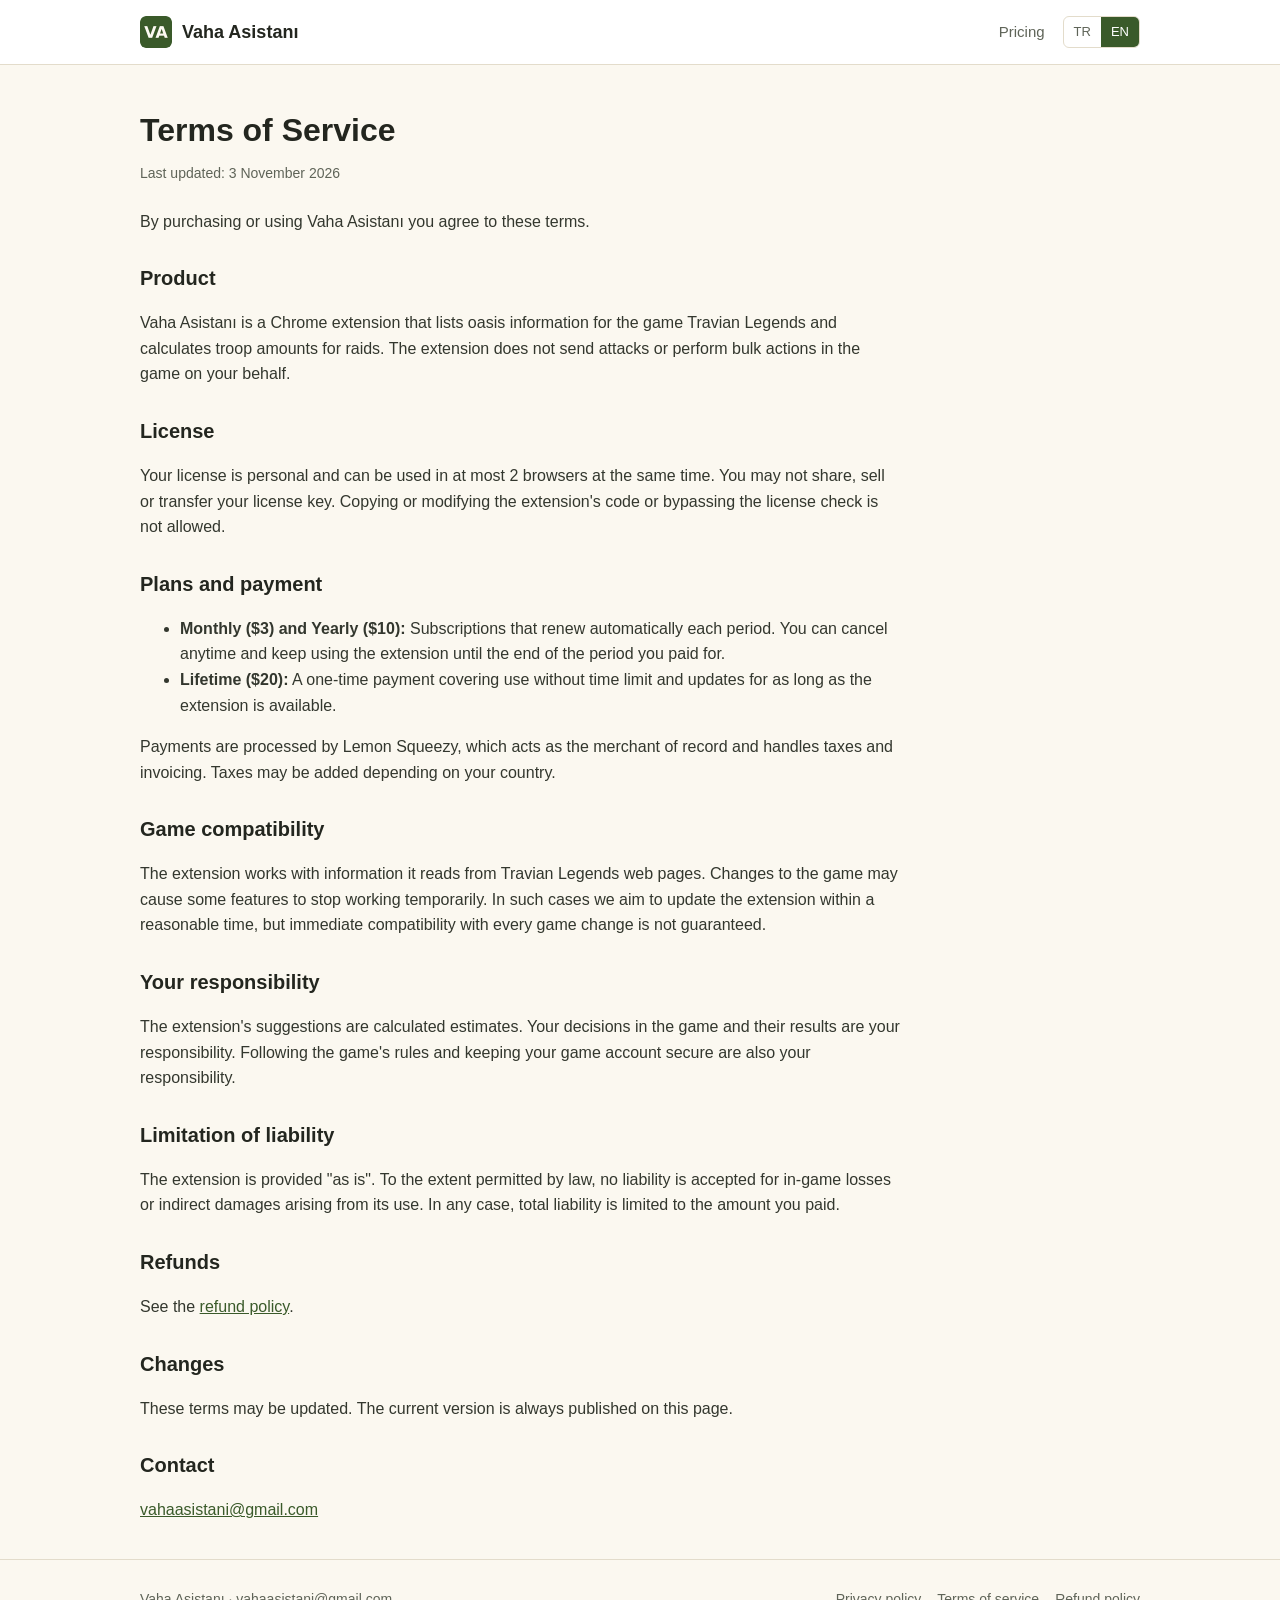
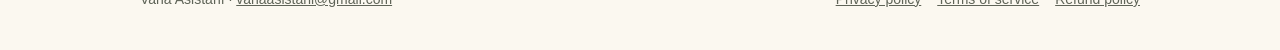
==== terms.html @ c53d08af "Vaha Asistanı tanıtım sitesi" ====
<!doctype html>
<html lang="tr" data-lang="tr">
<head>
  <meta charset="utf-8">
  <meta name="viewport" content="width=device-width, initial-scale=1">
  <title>Kullanım Koşulları</title>
  <meta name="title-tr" content="Kullanım Koşulları - Vaha Asistanı">
  <meta name="title-en" content="Terms of Service - Vaha Asistanı">
  <link rel="icon" href="favicon.png">
  <link rel="stylesheet" href="style.css">
  <script src="lang.js"></script>
</head>
<body>
  <header class="top">
    <div class="wrap">
      <a class="brand" href="index.html"><img src="img/icon.png" alt="">Vaha Asistanı</a>
      <nav class="links">
        <a class="hide-sm" href="index.html#fiyatlar"><span lang="tr">Fiyatlar</span><span lang="en">Pricing</span></a>
        <span class="lang-switch"><button type="button" data-set="tr">TR</button><button type="button" data-set="en">EN</button></span>
      </nav>
    </div>
  </header>
  <main>
    <div class="wrap">
      <article class="doc">
        <div lang="tr">
        <h1>Kullanım Koşulları</h1>
        <p class="updated" lang="tr">Son güncelleme: 3 Kasım 2026</p>
        <p>Vaha Asistanı'nı satın alarak ya da kullanarak bu koşulları kabul etmiş olursun.</p>
        <h2>Ürün</h2>
        <p>Vaha Asistanı, Travian Legends oyunu için vaha bilgilerini listeleyen ve yağma için asker sayısı hesaplayan bir Chrome uzantısıdır. Uzantı oyunda senin yerine saldırı göndermez ve toplu işlem yapmaz.</p>
        <h2>Lisans</h2>
        <p>Satın aldığın lisans kişiseldir ve aynı anda en fazla 2 tarayıcıda kullanılabilir. Lisans anahtarını başkalarıyla paylaşamaz, satamaz ya da devredemezsin. Uzantının kodunu kopyalamak, değiştirmek ya da lisans kontrolünü atlatmak yasaktır.</p>
        <h2>Planlar ve ödeme</h2>
        <ul>
          <li><strong>Aylık (3 $) ve Yıllık (10 $):</strong> Abonelik olarak her dönem otomatik yenilenir. İstediğin zaman iptal edebilirsin. İptal ettiğinde ödediğin dönemin sonuna kadar kullanmaya devam edersin.</li>
          <li><strong>Ömür boyu (20 $):</strong> Tek seferlik ödemedir. Uzantı yayında kaldığı sürece süresiz kullanım ve güncellemeleri kapsar.</li>
        </ul>
        <p>Ödemeler, satıcı sıfatıyla (merchant of record) vergi ve faturalandırmayı yürüten Lemon Squeezy üzerinden alınır. Fiyatlara ülkene göre vergi eklenebilir.</p>
        <h2>Oyunla uyumluluk</h2>
        <p>Uzantı, Travian Legends'ın web sayfalarından okuduğu bilgilerle çalışır. Oyunda yapılan değişiklikler bazı özelliklerin geçici olarak çalışmamasına yol açabilir. Bu durumlarda uzantıyı makul süre içinde güncellemeye çalışırız ancak her oyun değişikliğine anında uyum garanti edilmez.</p>
        <h2>Kullanıcının sorumluluğu</h2>
        <p>Uzantının önerileri hesaplamaya dayalı tahminlerdir. Oyundaki kararların ve bunların sonuçları senin sorumluluğundadır. Oyunun kurallarına uymak ve oyun hesabının güvenliği de senin sorumluluğundadır.</p>
        <h2>Sorumluluğun sınırlandırılması</h2>
        <p>Uzantı "olduğu gibi" sunulur. Yasaların izin verdiği ölçüde, uzantının kullanımından doğan oyun içi kayıplar ya da dolaylı zararlar için sorumluluk kabul edilmez. Her durumda toplam sorumluluk, ödediğin ücretle sınırlıdır.</p>
        <h2>İade</h2>
        <p>İade koşulları için <a href="refund.html">iade politikasına</a> bak.</p>
        <h2>Değişiklikler</h2>
        <p>Bu koşullar güncellenebilir. Güncel metin her zaman bu sayfada yayınlanır.</p>
        <h2>İletişim</h2>
        <p><a href="mailto:vahaasistani@gmail.com">vahaasistani@gmail.com</a></p>
        </div>
        <div lang="en">
        <h1>Terms of Service</h1>
        <p class="updated" lang="en">Last updated: 3 November 2026</p>
        <p>By purchasing or using Vaha Asistanı you agree to these terms.</p>
        <h2>Product</h2>
        <p>Vaha Asistanı is a Chrome extension that lists oasis information for the game Travian Legends and calculates troop amounts for raids. The extension does not send attacks or perform bulk actions in the game on your behalf.</p>
        <h2>License</h2>
        <p>Your license is personal and can be used in at most 2 browsers at the same time. You may not share, sell or transfer your license key. Copying or modifying the extension's code or bypassing the license check is not allowed.</p>
        <h2>Plans and payment</h2>
        <ul>
          <li><strong>Monthly ($3) and Yearly ($10):</strong> Subscriptions that renew automatically each period. You can cancel anytime and keep using the extension until the end of the period you paid for.</li>
          <li><strong>Lifetime ($20):</strong> A one-time payment covering use without time limit and updates for as long as the extension is available.</li>
        </ul>
        <p>Payments are processed by Lemon Squeezy, which acts as the merchant of record and handles taxes and invoicing. Taxes may be added depending on your country.</p>
        <h2>Game compatibility</h2>
        <p>The extension works with information it reads from Travian Legends web pages. Changes to the game may cause some features to stop working temporarily. In such cases we aim to update the extension within a reasonable time, but immediate compatibility with every game change is not guaranteed.</p>
        <h2>Your responsibility</h2>
        <p>The extension's suggestions are calculated estimates. Your decisions in the game and their results are your responsibility. Following the game's rules and keeping your game account secure are also your responsibility.</p>
        <h2>Limitation of liability</h2>
        <p>The extension is provided "as is". To the extent permitted by law, no liability is accepted for in-game losses or indirect damages arising from its use. In any case, total liability is limited to the amount you paid.</p>
        <h2>Refunds</h2>
        <p>See the <a href="refund.html">refund policy</a>.</p>
        <h2>Changes</h2>
        <p>These terms may be updated. The current version is always published on this page.</p>
        <h2>Contact</h2>
        <p><a href="mailto:vahaasistani@gmail.com">vahaasistani@gmail.com</a></p>
        </div>
      </article>
    </div>
  </main>
  <footer>
    <div class="wrap">
      <div>Vaha Asistanı · <a href="mailto:vahaasistani@gmail.com">vahaasistani@gmail.com</a></div>
      <nav>
        <a href="privacy.html"><span lang="tr">Gizlilik politikası</span><span lang="en">Privacy policy</span></a>
        <a href="terms.html"><span lang="tr">Kullanım koşulları</span><span lang="en">Terms of service</span></a>
        <a href="refund.html"><span lang="tr">İade politikası</span><span lang="en">Refund policy</span></a>
      </nav>
    </div>
  </footer>
</body>
</html>
---- style.css ----
:root {
  --bg: #fbf8f0;
  --surface: #ffffff;
  --ink: #23261f;
  --muted: #5f6458;
  --line: #e3dccb;
  --accent: #3a5a2a;
  --accent-ink: #ffffff;
  --soft: #eef2e6;
}

* { box-sizing: border-box; }

html { -webkit-text-size-adjust: 100%; }

body {
  margin: 0;
  background: var(--bg);
  color: var(--ink);
  font: 16px/1.6 -apple-system, BlinkMacSystemFont, "Segoe UI", Roboto, Arial, sans-serif;
}

a { color: var(--accent); }

html[data-lang="tr"] [lang="en"]:not(html),
html[data-lang="en"] [lang="tr"]:not(html) { display: none !important; }

.wrap { max-width: 1040px; margin: 0 auto; padding: 0 20px; }

header.top {
  border-bottom: 1px solid var(--line);
  background: var(--surface);
}

header.top .wrap {
  display: flex;
  align-items: center;
  justify-content: space-between;
  gap: 16px;
  min-height: 64px;
}

.brand {
  display: flex;
  align-items: center;
  gap: 10px;
  font-weight: 700;
  font-size: 18px;
  color: var(--ink);
  text-decoration: none;
}

.brand img { width: 32px; height: 32px; border-radius: 6px; }

nav.links { display: flex; align-items: center; gap: 18px; font-size: 15px; }
nav.links a { color: var(--muted); text-decoration: none; }
nav.links a:hover { color: var(--ink); }

.lang-switch { display: inline-flex; border: 1px solid var(--line); border-radius: 6px; overflow: hidden; }
.lang-switch button {
  border: 0;
  background: transparent;
  padding: 5px 10px;
  font: inherit;
  font-size: 13px;
  color: var(--muted);
  cursor: pointer;
}
html[data-lang="tr"] .lang-switch [data-set="tr"],
html[data-lang="en"] .lang-switch [data-set="en"] { background: var(--accent); color: var(--accent-ink); }

.hero { padding: 56px 0 28px; }
.hero h1 { font-size: 40px; line-height: 1.15; margin: 0 0 14px; letter-spacing: -0.5px; }
.hero p.lead { font-size: 19px; color: var(--muted); max-width: 680px; margin: 0 0 24px; }

.btn {
  display: inline-block;
  padding: 11px 20px;
  border-radius: 6px;
  background: var(--accent);
  color: var(--accent-ink);
  text-decoration: none;
  font-weight: 600;
}
.btn.secondary { background: transparent; color: var(--accent); border: 1px solid var(--accent); }
.btn[aria-disabled="true"] { opacity: .55; pointer-events: none; }
.actions { display: flex; gap: 12px; flex-wrap: wrap; }

.shot {
  margin: 36px 0 8px;
  border: 1px solid var(--line);
  border-radius: 8px;
  overflow: hidden;
  background: var(--surface);
}
.shot img { display: block; width: 100%; height: auto; }

section { padding: 44px 0; }
section h2 { font-size: 28px; margin: 0 0 18px; }

.features { display: grid; grid-template-columns: repeat(auto-fit, minmax(280px, 1fr)); gap: 16px; }
.feature { background: var(--surface); border: 1px solid var(--line); border-radius: 8px; padding: 18px 20px; }
.feature h3 { margin: 0 0 6px; font-size: 17px; }
.feature p { margin: 0; color: var(--muted); font-size: 15px; }

.note {
  background: var(--soft);
  border-left: 3px solid var(--accent);
  padding: 12px 16px;
  border-radius: 4px;
  margin-top: 20px;
  font-size: 15px;
}

.plans { display: grid; grid-template-columns: repeat(auto-fit, minmax(220px, 1fr)); gap: 16px; }
.plan {
  background: var(--surface);
  border: 1px solid var(--line);
  border-radius: 8px;
  padding: 22px;
  display: flex;
  flex-direction: column;
  gap: 8px;
}
.plan.featured { border-color: var(--accent); }
.plan h3 { margin: 0; font-size: 18px; }
.plan .price { font-size: 32px; font-weight: 700; }
.plan .price small { font-size: 15px; font-weight: 400; color: var(--muted); }
.plan p { margin: 0 0 8px; color: var(--muted); font-size: 15px; flex: 1; }

ol.steps { padding-left: 20px; margin: 0; }
ol.steps li { margin-bottom: 8px; }

.faq details { background: var(--surface); border: 1px solid var(--line); border-radius: 8px; padding: 12px 16px; margin-bottom: 10px; }
.faq summary { cursor: pointer; font-weight: 600; }
.faq details p { margin: 10px 0 0; color: var(--muted); }

footer {
  border-top: 1px solid var(--line);
  padding: 28px 0 40px;
  color: var(--muted);
  font-size: 14px;
}
footer .wrap { display: flex; flex-wrap: wrap; gap: 14px 28px; justify-content: space-between; }
footer nav { display: flex; flex-wrap: wrap; gap: 16px; }
footer a { color: var(--muted); }

.doc { padding: 40px 0 20px; max-width: 760px; }
.doc h1 { font-size: 32px; margin: 0 0 6px; }
.doc .updated { color: var(--muted); margin: 0 0 24px; font-size: 14px; }
.doc h2 { font-size: 20px; margin: 28px 0 8px; }
.doc p, .doc li { color: #33372e; }

@media (max-width: 640px) {
  .hero { padding-top: 36px; }
  .hero h1 { font-size: 30px; }
  .hero p.lead { font-size: 17px; }
  nav.links .hide-sm { display: none; }
}
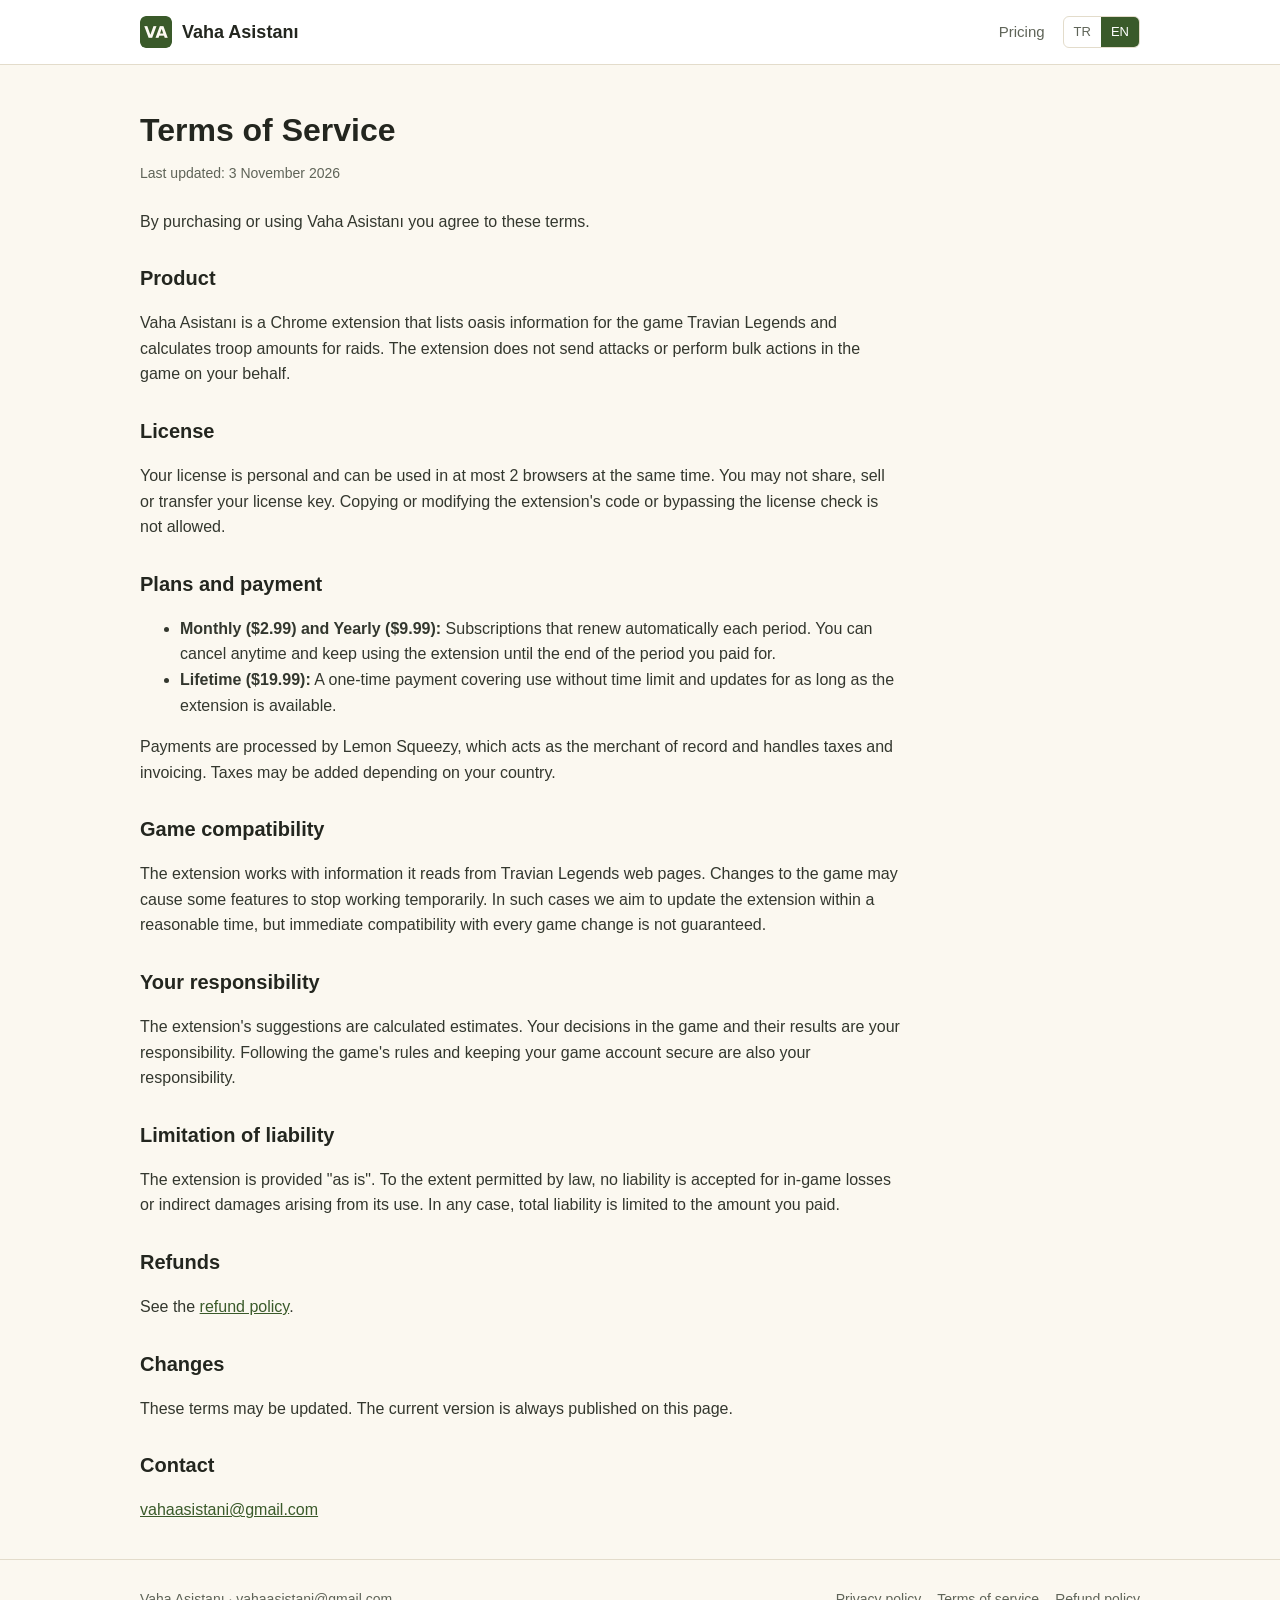
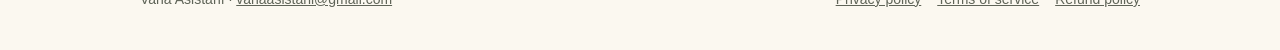
==== commit d28854c3: "Fiyatlar güncellendi" ====
--- a/terms.html
+++ b/terms.html
@@ -33,8 +33,8 @@
         <p>Satın aldığın lisans kişiseldir ve aynı anda en fazla 2 tarayıcıda kullanılabilir. Lisans anahtarını başkalarıyla paylaşamaz, satamaz ya da devredemezsin. Uzantının kodunu kopyalamak, değiştirmek ya da lisans kontrolünü atlatmak yasaktır.</p>
         <h2>Planlar ve ödeme</h2>
         <ul>
-          <li><strong>Aylık (3 $) ve Yıllık (10 $):</strong> Abonelik olarak her dönem otomatik yenilenir. İstediğin zaman iptal edebilirsin. İptal ettiğinde ödediğin dönemin sonuna kadar kullanmaya devam edersin.</li>
-          <li><strong>Ömür boyu (20 $):</strong> Tek seferlik ödemedir. Uzantı yayında kaldığı sürece süresiz kullanım ve güncellemeleri kapsar.</li>
+          <li><strong>Aylık (2,99 $) ve Yıllık (9,99 $):</strong> Abonelik olarak her dönem otomatik yenilenir. İstediğin zaman iptal edebilirsin. İptal ettiğinde ödediğin dönemin sonuna kadar kullanmaya devam edersin.</li>
+          <li><strong>Ömür boyu (19,99 $):</strong> Tek seferlik ödemedir. Uzantı yayında kaldığı sürece süresiz kullanım ve güncellemeleri kapsar.</li>
         </ul>
         <p>Ödemeler, satıcı sıfatıyla (merchant of record) vergi ve faturalandırmayı yürüten Lemon Squeezy üzerinden alınır. Fiyatlara ülkene göre vergi eklenebilir.</p>
         <h2>Oyunla uyumluluk</h2>
@@ -60,8 +60,8 @@
         <p>Your license is personal and can be used in at most 2 browsers at the same time. You may not share, sell or transfer your license key. Copying or modifying the extension's code or bypassing the license check is not allowed.</p>
         <h2>Plans and payment</h2>
         <ul>
-          <li><strong>Monthly ($3) and Yearly ($10):</strong> Subscriptions that renew automatically each period. You can cancel anytime and keep using the extension until the end of the period you paid for.</li>
-          <li><strong>Lifetime ($20):</strong> A one-time payment covering use without time limit and updates for as long as the extension is available.</li>
+          <li><strong>Monthly ($2.99) and Yearly ($9.99):</strong> Subscriptions that renew automatically each period. You can cancel anytime and keep using the extension until the end of the period you paid for.</li>
+          <li><strong>Lifetime ($19.99):</strong> A one-time payment covering use without time limit and updates for as long as the extension is available.</li>
         </ul>
         <p>Payments are processed by Lemon Squeezy, which acts as the merchant of record and handles taxes and invoicing. Taxes may be added depending on your country.</p>
         <h2>Game compatibility</h2>
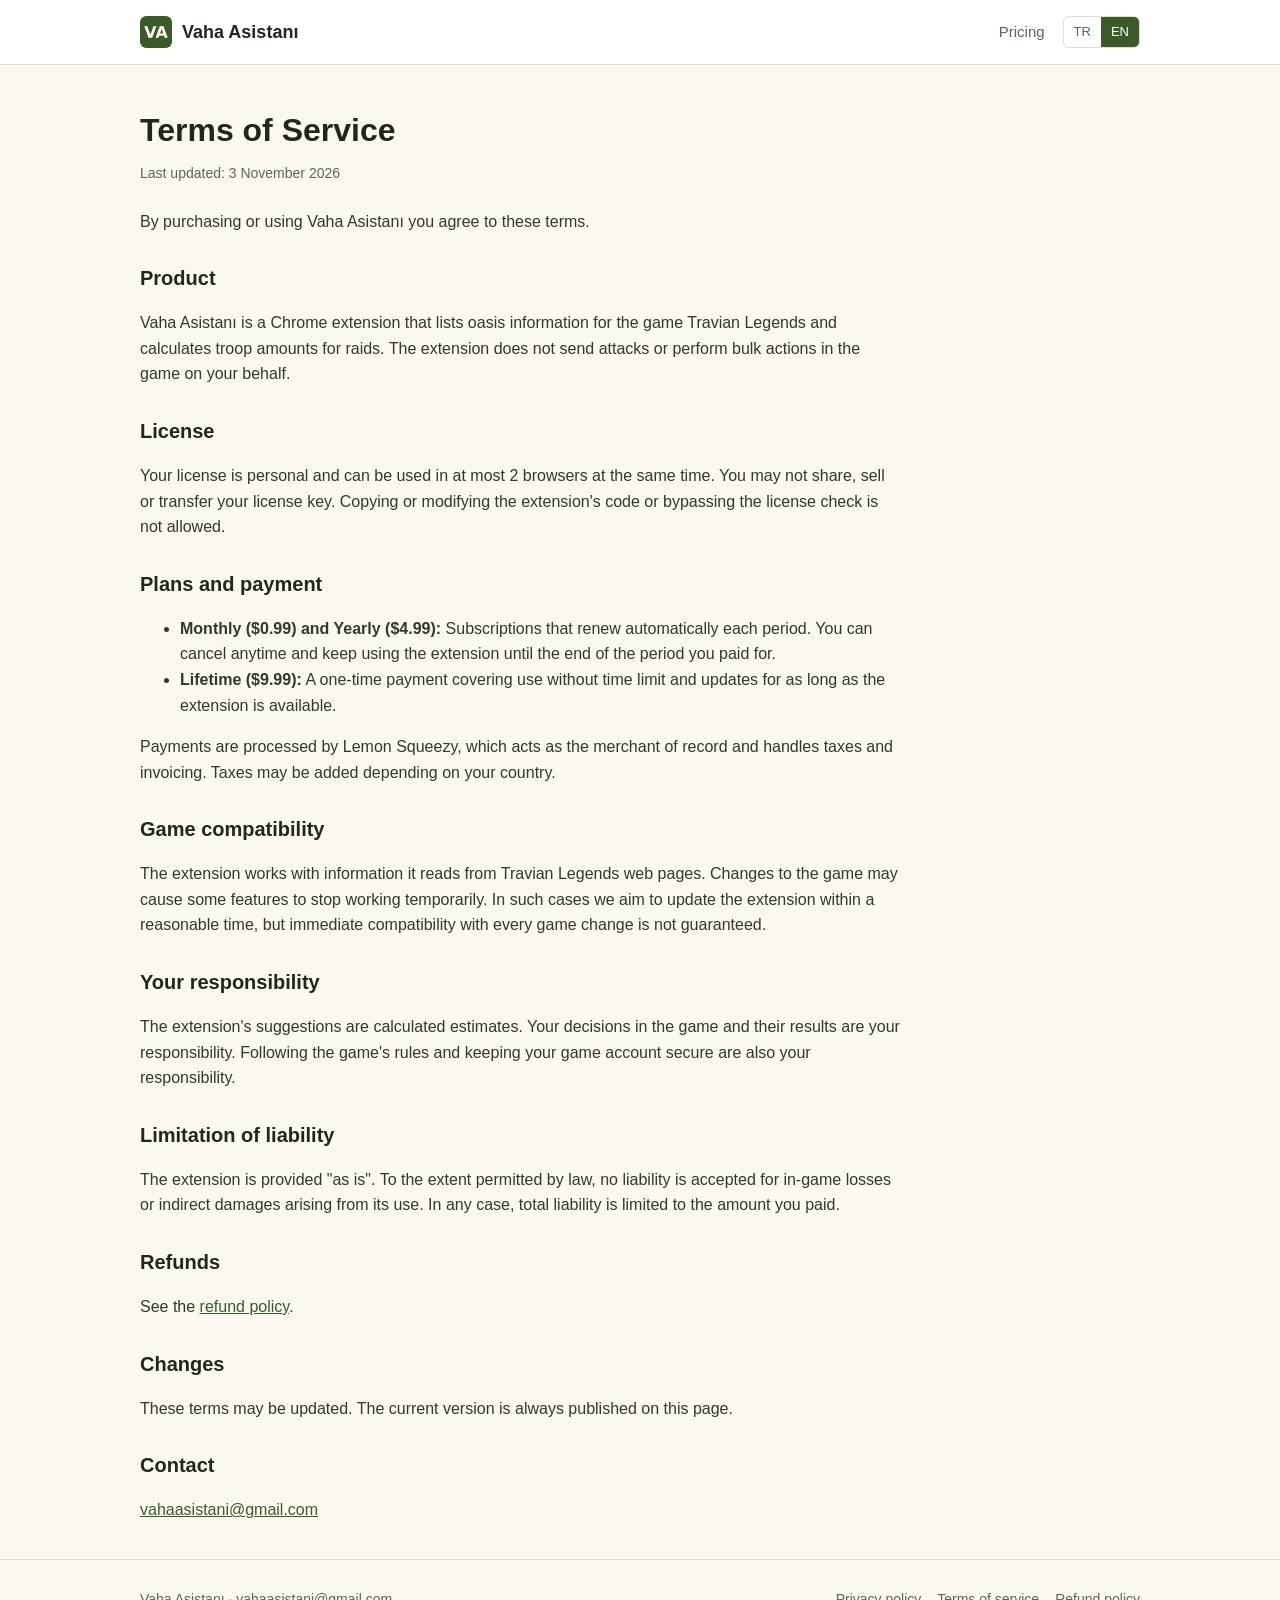
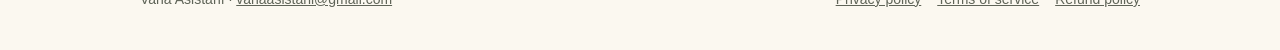
==== commit 6fbd57bf: "Fiyatlar güncellendi" ====
--- a/terms.html
+++ b/terms.html
@@ -33,8 +33,8 @@
         <p>Satın aldığın lisans kişiseldir ve aynı anda en fazla 2 tarayıcıda kullanılabilir. Lisans anahtarını başkalarıyla paylaşamaz, satamaz ya da devredemezsin. Uzantının kodunu kopyalamak, değiştirmek ya da lisans kontrolünü atlatmak yasaktır.</p>
         <h2>Planlar ve ödeme</h2>
         <ul>
-          <li><strong>Aylık (2,99 $) ve Yıllık (9,99 $):</strong> Abonelik olarak her dönem otomatik yenilenir. İstediğin zaman iptal edebilirsin. İptal ettiğinde ödediğin dönemin sonuna kadar kullanmaya devam edersin.</li>
-          <li><strong>Ömür boyu (19,99 $):</strong> Tek seferlik ödemedir. Uzantı yayında kaldığı sürece süresiz kullanım ve güncellemeleri kapsar.</li>
+          <li><strong>Aylık (0,99 $) ve Yıllık (4,99 $):</strong> Abonelik olarak her dönem otomatik yenilenir. İstediğin zaman iptal edebilirsin. İptal ettiğinde ödediğin dönemin sonuna kadar kullanmaya devam edersin.</li>
+          <li><strong>Ömür boyu (9,99 $):</strong> Tek seferlik ödemedir. Uzantı yayında kaldığı sürece süresiz kullanım ve güncellemeleri kapsar.</li>
         </ul>
         <p>Ödemeler, satıcı sıfatıyla (merchant of record) vergi ve faturalandırmayı yürüten Lemon Squeezy üzerinden alınır. Fiyatlara ülkene göre vergi eklenebilir.</p>
         <h2>Oyunla uyumluluk</h2>
@@ -60,8 +60,8 @@
         <p>Your license is personal and can be used in at most 2 browsers at the same time. You may not share, sell or transfer your license key. Copying or modifying the extension's code or bypassing the license check is not allowed.</p>
         <h2>Plans and payment</h2>
         <ul>
-          <li><strong>Monthly ($2.99) and Yearly ($9.99):</strong> Subscriptions that renew automatically each period. You can cancel anytime and keep using the extension until the end of the period you paid for.</li>
-          <li><strong>Lifetime ($19.99):</strong> A one-time payment covering use without time limit and updates for as long as the extension is available.</li>
+          <li><strong>Monthly ($0.99) and Yearly ($4.99):</strong> Subscriptions that renew automatically each period. You can cancel anytime and keep using the extension until the end of the period you paid for.</li>
+          <li><strong>Lifetime ($9.99):</strong> A one-time payment covering use without time limit and updates for as long as the extension is available.</li>
         </ul>
         <p>Payments are processed by Lemon Squeezy, which acts as the merchant of record and handles taxes and invoicing. Taxes may be added depending on your country.</p>
         <h2>Game compatibility</h2>
